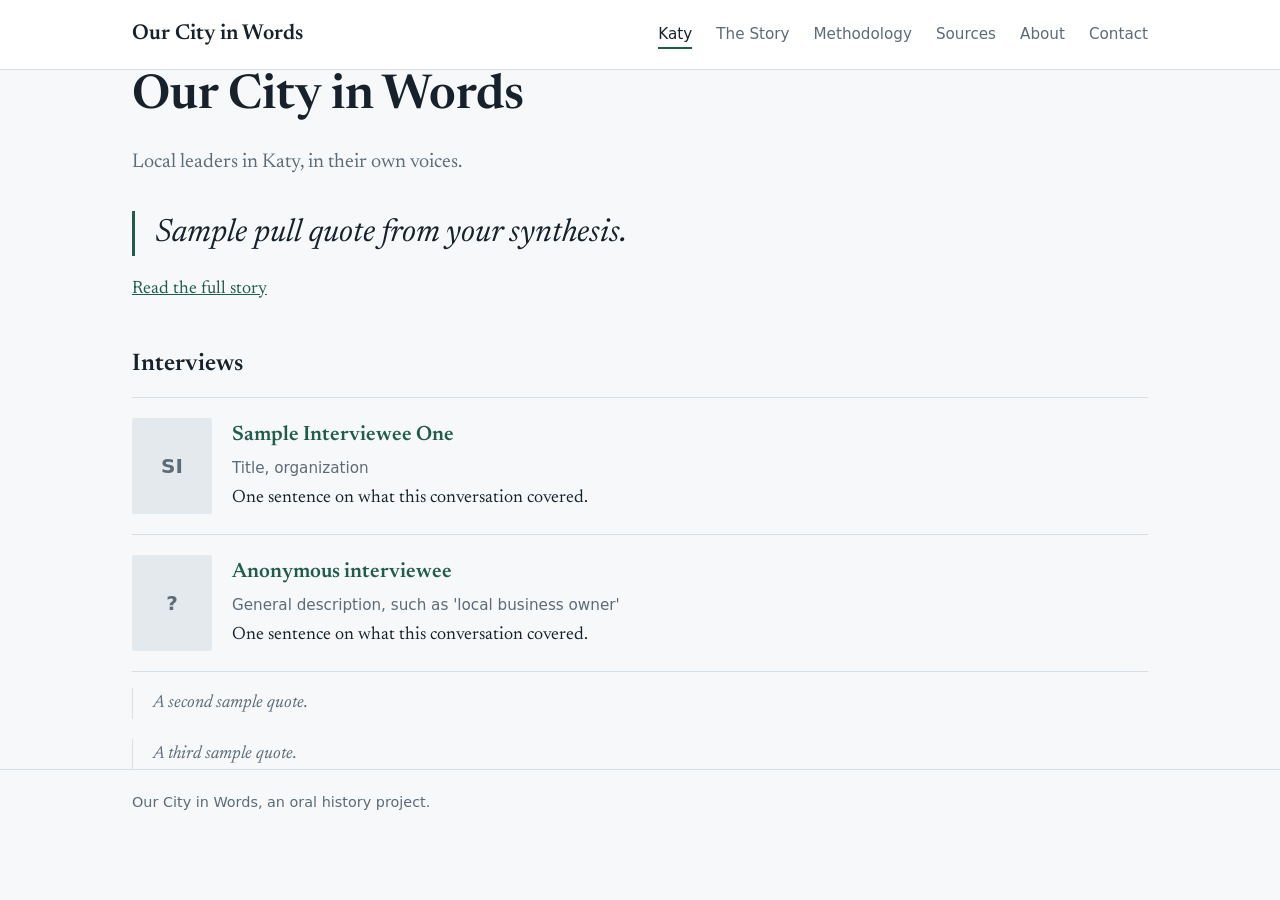
==== index.html @ c16889a7 "Add files via upload" ====
<!doctype html><html lang="en"><head><meta charset="utf-8"><meta name="viewport" content="width=device-width,initial-scale=1"><title>Katy | Our City in Words</title><meta name="description" content="Oral histories of local leaders in Katy, woven into one story of the city."><link rel="icon" href="media/favicon.svg" type="image/svg+xml"><meta property="og:type" content="website"><meta property="og:site_name" content="Our City in Words"><meta property="og:title" content="Katy | Our City in Words"><meta property="og:description" content="Oral histories of local leaders in Katy, woven into one story of the city."><meta property="og:url" content="https://YOUR-USERNAME.github.io/YOUR-REPO/"><meta property="og:image" content="https://YOUR-USERNAME.github.io/YOUR-REPO/media/share.png"><meta property="og:image:width" content="1200"><meta property="og:image:height" content="630"><meta property="og:image:alt" content="Our City in Words: local leaders in Katy, in their own voices."><meta name="twitter:card" content="summary_large_image"><link rel="preconnect" href="https://fonts.googleapis.com"><link rel="preconnect" href="https://fonts.gstatic.com" crossorigin><link href="https://fonts.googleapis.com/css2?family=Newsreader:ital,opsz,wght@0,6..72,400;0,6..72,600;1,6..72,400&display=swap" rel="stylesheet"><link rel="stylesheet" href="css/style.css"></head><body data-city="katy" data-city-name="Katy" data-page="home"><main id="app" class="wrap"><h1>Our City in Words</h1><p class="lede">Local leaders in Katy, in their own voices.</p><div id="quote"></div><h2>Interviews</h2><ul class="list" id="list"></ul><div class="more-quotes" id="more"></div><noscript><p>This site needs JavaScript to load its content.</p></noscript></main><script src="js/app.js"></script></body></html>
---- css/style.css ----
:root{--ink:#17212b;--muted:#5d6b78;--paper:#f6f8f9;--card:#fff;--rule:#d9e0e5;--accent:#1f5c4a;--sans:system-ui,-apple-system,"Segoe UI",sans-serif}
*{box-sizing:border-box}
body{margin:0;background:var(--paper);color:var(--ink);font:1.125rem/1.7 "Newsreader",Georgia,serif}
a{color:var(--accent)}
:focus-visible{outline:3px solid var(--accent);outline-offset:2px}
.wrap{max-width:66rem;margin:0 auto;padding:0 1.25rem}
.narrow{max-width:42rem}
.skip{position:absolute;left:-999px}.skip:focus{left:1rem;top:1rem;background:#fff;padding:.5rem}
header.site{background:var(--card);border-bottom:1px solid var(--rule)}
header.site .wrap{display:flex;flex-wrap:wrap;align-items:baseline;justify-content:space-between;gap:.5rem 2rem;padding-top:1rem;padding-bottom:1rem}
.brand{font-size:1.35rem;font-weight:600;color:var(--ink);text-decoration:none}
nav{display:flex;flex-wrap:wrap;gap:.25rem 1.5rem;font:.95rem var(--sans)}
nav a{color:var(--muted);text-decoration:none;padding:.25rem 0;border-bottom:2px solid transparent}
nav a:hover{color:var(--ink)}
nav a[aria-current=page]{color:var(--ink);border-color:var(--accent)}
main{padding-top:3rem;padding-bottom:4rem;min-height:60vh}
h1{font-size:clamp(2rem,5vw,3rem);line-height:1.15;margin:0 0 1rem;font-weight:600}
h2{font-size:1.5rem;margin:2.5rem 0 .75rem;font-weight:600}
.lede{color:var(--muted);font-size:1.25rem;max-width:42rem}
.meta{font:.95rem var(--sans);color:var(--muted);margin:0}
blockquote{margin:0}
.hero-quote{margin:2rem 0 1rem;padding-left:1.25rem;border-left:3px solid var(--accent);font-size:clamp(1.4rem,3.5vw,2rem);line-height:1.4;font-style:italic;max-width:46rem}
.more-quotes{display:grid;gap:1.25rem;margin-top:1rem}
.more-quotes blockquote{padding-left:1.25rem;border-left:1px solid var(--rule);font-style:italic;color:var(--muted)}
.list{list-style:none;margin:0;padding:0;border-top:1px solid var(--rule)}
.item{display:grid;grid-template-columns:5rem 1fr;gap:1.25rem;padding:1.25rem 0;border-bottom:1px solid var(--rule)}
.item p{margin:.35rem 0 0}
.item .t{font-size:1.3rem;font-weight:600;text-decoration:none}
.item .t:hover{text-decoration:underline}
.thumb{width:5rem;height:6rem;object-fit:cover;border-radius:2px;background:#e3e9ec}
.ph{display:grid;place-items:center;font:600 1.25rem var(--sans);color:var(--muted)}
.profile{display:grid;grid-template-columns:16rem 1fr;gap:2.5rem;margin-top:1.5rem}
.profile figure{margin:0;align-self:start;position:sticky;top:1rem}
.profile .thumb{width:100%;height:auto;aspect-ratio:4/5;font-size:3rem}
audio{width:100%;margin:1.25rem 0 0}
.tx .q{font:600 .95rem/1.5 var(--sans);color:var(--accent);margin:1.75rem 0 .25rem}
.tx p{margin:0;max-width:40rem}
.story p{max-width:40rem}
label{display:block;font:600 .95rem var(--sans);margin:1.25rem 0 .35rem}
input,textarea{width:100%;font:1rem var(--sans);padding:.7rem .8rem;border:1px solid var(--rule);border-radius:4px;background:var(--card);color:var(--ink)}
button{margin-top:1.25rem;font:600 1rem var(--sans);padding:.75rem 1.5rem;border:0;border-radius:4px;background:var(--accent);color:#fff;cursor:pointer}
button:hover{background:#174a3b}
footer.site{border-top:1px solid var(--rule);padding:1.5rem 0;font:.9rem var(--sans);color:var(--muted)}
@media (max-width:640px){.profile{grid-template-columns:1fr;gap:1.5rem}.profile figure{position:static;max-width:12rem}.item{grid-template-columns:4rem 1fr;gap:1rem}.thumb{width:4rem;height:5rem}}
.tx{margin-bottom:1rem}
.info{margin-top:3rem;padding-top:1rem;border-top:1px solid var(--rule)}
.info h3{font:600 1.05rem var(--sans);margin:1.5rem 0 .5rem}
.facts{display:grid;grid-template-columns:max-content 1fr;gap:.35rem 1.5rem;margin:0;font:1rem var(--sans)}
.facts dt{color:var(--muted)}.facts dd{margin:0}
.info p{max-width:40rem}
.src{padding:1.1rem 0;border-bottom:1px solid var(--rule)}
.src p{margin:.25rem 0 0}
.src .t{font-size:1.2rem;font-weight:600}
.plain{max-width:42rem}
@media (max-width:480px){.facts{grid-template-columns:1fr;gap:0}.facts dd{margin-bottom:.6rem}}
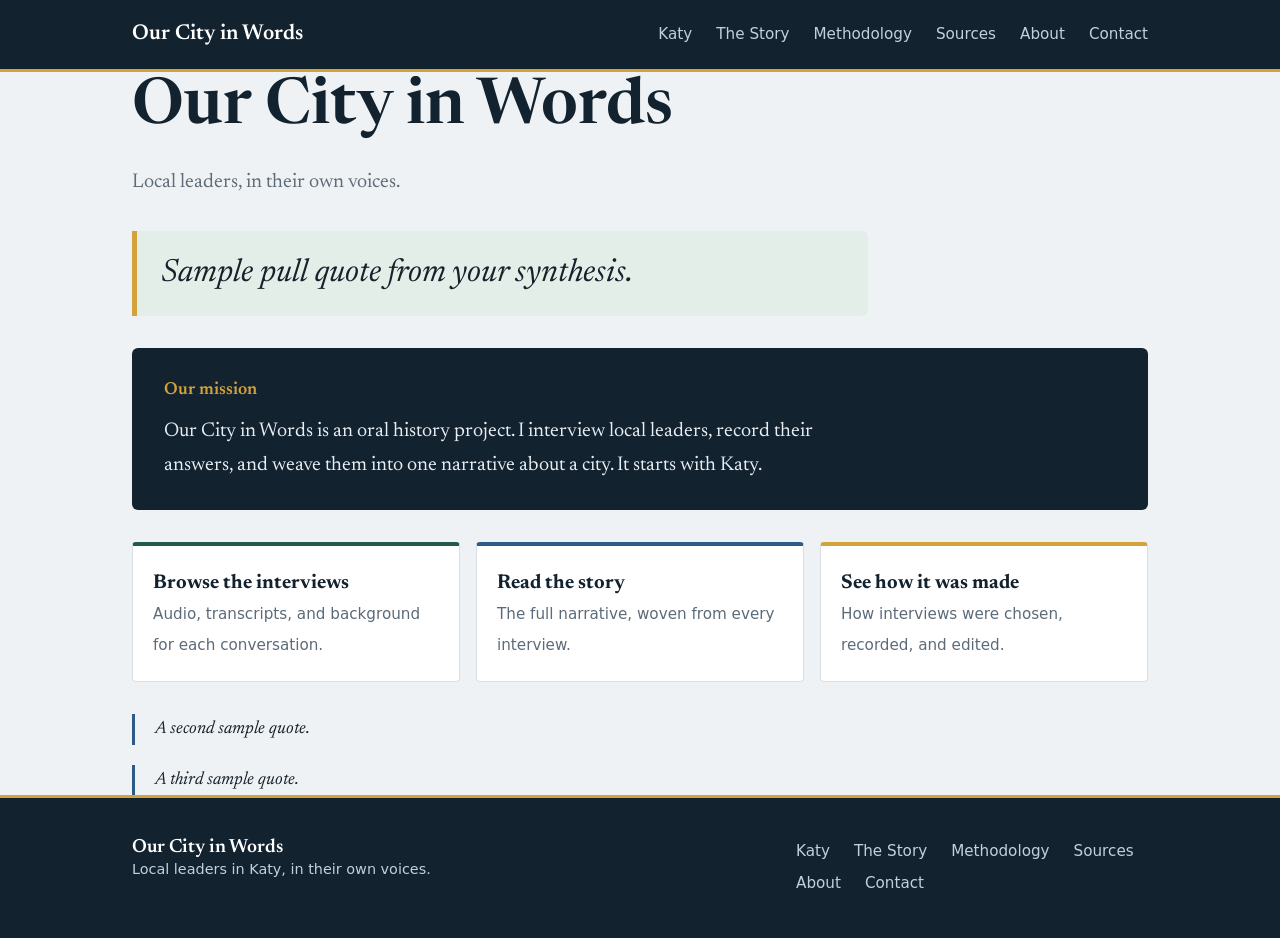
==== commit 4bbb7020: "1" ====
--- a/index.html
+++ b/index.html
@@ -1 +1,51 @@
-<!doctype html><html lang="en"><head><meta charset="utf-8"><meta name="viewport" content="width=device-width,initial-scale=1"><title>Katy | Our City in Words</title><meta name="description" content="Oral histories of local leaders in Katy, woven into one story of the city."><link rel="icon" href="media/favicon.svg" type="image/svg+xml"><meta property="og:type" content="website"><meta property="og:site_name" content="Our City in Words"><meta property="og:title" content="Katy | Our City in Words"><meta property="og:description" content="Oral histories of local leaders in Katy, woven into one story of the city."><meta property="og:url" content="https://YOUR-USERNAME.github.io/YOUR-REPO/"><meta property="og:image" content="https://YOUR-USERNAME.github.io/YOUR-REPO/media/share.png"><meta property="og:image:width" content="1200"><meta property="og:image:height" content="630"><meta property="og:image:alt" content="Our City in Words: local leaders in Katy, in their own voices."><meta name="twitter:card" content="summary_large_image"><link rel="preconnect" href="https://fonts.googleapis.com"><link rel="preconnect" href="https://fonts.gstatic.com" crossorigin><link href="https://fonts.googleapis.com/css2?family=Newsreader:ital,opsz,wght@0,6..72,400;0,6..72,600;1,6..72,400&display=swap" rel="stylesheet"><link rel="stylesheet" href="css/style.css"></head><body data-city="katy" data-city-name="Katy" data-page="home"><main id="app" class="wrap"><h1>Our City in Words</h1><p class="lede">Local leaders in Katy, in their own voices.</p><div id="quote"></div><h2>Interviews</h2><ul class="list" id="list"></ul><div class="more-quotes" id="more"></div><noscript><p>This site needs JavaScript to load its content.</p></noscript></main><script src="js/app.js"></script></body></html>+<!doctype html>
+<html lang="en">
+
+<head>
+    <meta charset="utf-8">
+    <meta name="viewport" content="width=device-width,initial-scale=1">
+    <title>Our City in Words</title>
+    <meta name="description" content="Oral histories of local leaders, woven into one story of their city.">
+    <link rel="icon" href="media/favicon.svg" type="image/svg+xml">
+    <meta property="og:type" content="website">
+    <meta property="og:site_name" content="Our City in Words">
+    <meta property="og:title" content="Our City in Words">
+    <meta property="og:description"
+        content="Oral histories of local leaders in Katy, woven into one story of the city.">
+    <meta property="og:url" content="https://n1colas29.github.io/our-city-in-words/">
+    <meta property="og:image" content="https://n1colas29.github.io/our-city-in-words/media/share.png">
+    <meta property="og:image:width" content="1200">
+    <meta property="og:image:height" content="630">
+    <meta property="og:image:alt" content="Our City in Words: local leaders, in their own voices.">
+    <meta name="twitter:card" content="summary_large_image">
+    <link rel="preconnect" href="https://fonts.googleapis.com">
+    <link rel="preconnect" href="https://fonts.gstatic.com" crossorigin>
+    <link
+        href="https://fonts.googleapis.com/css2?family=Newsreader:ital,opsz,wght@0,6..72,400;0,6..72,600;1,6..72,400&display=swap"
+        rel="stylesheet">
+    <link rel="stylesheet" href="css/style.css">
+</head>
+
+<body data-city="katy" data-city-name="Katy" data-page="home">
+    <main id="app" class="wrap">
+        <div class="intro">
+            <h1>Our City in Words</h1>
+            <p class="lede">Local leaders, in their own voices.</p>
+        </div>
+        <div id="quote"></div>
+        <section class="mission" aria-labelledby="mi">
+            <h2 id="mi">Our mission</h2>
+            <p>Our City in Words is an oral history project. I interview local leaders, record their answers, and weave
+                them into one narrative about a city. It starts with Katy.</p>
+        </section>
+        <div class="cards"><a class="card" href="katy.html"><strong>Browse the interviews</strong><span>Audio,
+                    transcripts, and background for each conversation.</span></a><a class="card"
+                href="story.html"><strong>Read the story</strong><span>The full narrative, woven from every
+                    interview.</span></a><a class="card" href="methodology.html"><strong>See how it was
+                    made</strong><span>How interviews were chosen, recorded, and edited.</span></a></div>
+        <div class="more-quotes" id="more"></div>
+    </main>
+    <script src="js/app.js"></script>
+</body>
+
+</html>
--- a/css/style.css
+++ b/css/style.css
@@ -1,55 +1,638 @@
-:root{--ink:#17212b;--muted:#5d6b78;--paper:#f6f8f9;--card:#fff;--rule:#d9e0e5;--accent:#1f5c4a;--sans:system-ui,-apple-system,"Segoe UI",sans-serif}
-*{box-sizing:border-box}
-body{margin:0;background:var(--paper);color:var(--ink);font:1.125rem/1.7 "Newsreader",Georgia,serif}
-a{color:var(--accent)}
-:focus-visible{outline:3px solid var(--accent);outline-offset:2px}
-.wrap{max-width:66rem;margin:0 auto;padding:0 1.25rem}
-.narrow{max-width:42rem}
-.skip{position:absolute;left:-999px}.skip:focus{left:1rem;top:1rem;background:#fff;padding:.5rem}
-header.site{background:var(--card);border-bottom:1px solid var(--rule)}
-header.site .wrap{display:flex;flex-wrap:wrap;align-items:baseline;justify-content:space-between;gap:.5rem 2rem;padding-top:1rem;padding-bottom:1rem}
-.brand{font-size:1.35rem;font-weight:600;color:var(--ink);text-decoration:none}
-nav{display:flex;flex-wrap:wrap;gap:.25rem 1.5rem;font:.95rem var(--sans)}
-nav a{color:var(--muted);text-decoration:none;padding:.25rem 0;border-bottom:2px solid transparent}
-nav a:hover{color:var(--ink)}
-nav a[aria-current=page]{color:var(--ink);border-color:var(--accent)}
-main{padding-top:3rem;padding-bottom:4rem;min-height:60vh}
-h1{font-size:clamp(2rem,5vw,3rem);line-height:1.15;margin:0 0 1rem;font-weight:600}
-h2{font-size:1.5rem;margin:2.5rem 0 .75rem;font-weight:600}
-.lede{color:var(--muted);font-size:1.25rem;max-width:42rem}
-.meta{font:.95rem var(--sans);color:var(--muted);margin:0}
-blockquote{margin:0}
-.hero-quote{margin:2rem 0 1rem;padding-left:1.25rem;border-left:3px solid var(--accent);font-size:clamp(1.4rem,3.5vw,2rem);line-height:1.4;font-style:italic;max-width:46rem}
-.more-quotes{display:grid;gap:1.25rem;margin-top:1rem}
-.more-quotes blockquote{padding-left:1.25rem;border-left:1px solid var(--rule);font-style:italic;color:var(--muted)}
-.list{list-style:none;margin:0;padding:0;border-top:1px solid var(--rule)}
-.item{display:grid;grid-template-columns:5rem 1fr;gap:1.25rem;padding:1.25rem 0;border-bottom:1px solid var(--rule)}
-.item p{margin:.35rem 0 0}
-.item .t{font-size:1.3rem;font-weight:600;text-decoration:none}
-.item .t:hover{text-decoration:underline}
-.thumb{width:5rem;height:6rem;object-fit:cover;border-radius:2px;background:#e3e9ec}
-.ph{display:grid;place-items:center;font:600 1.25rem var(--sans);color:var(--muted)}
-.profile{display:grid;grid-template-columns:16rem 1fr;gap:2.5rem;margin-top:1.5rem}
-.profile figure{margin:0;align-self:start;position:sticky;top:1rem}
-.profile .thumb{width:100%;height:auto;aspect-ratio:4/5;font-size:3rem}
-audio{width:100%;margin:1.25rem 0 0}
-.tx .q{font:600 .95rem/1.5 var(--sans);color:var(--accent);margin:1.75rem 0 .25rem}
-.tx p{margin:0;max-width:40rem}
-.story p{max-width:40rem}
-label{display:block;font:600 .95rem var(--sans);margin:1.25rem 0 .35rem}
-input,textarea{width:100%;font:1rem var(--sans);padding:.7rem .8rem;border:1px solid var(--rule);border-radius:4px;background:var(--card);color:var(--ink)}
-button{margin-top:1.25rem;font:600 1rem var(--sans);padding:.75rem 1.5rem;border:0;border-radius:4px;background:var(--accent);color:#fff;cursor:pointer}
-button:hover{background:#174a3b}
-footer.site{border-top:1px solid var(--rule);padding:1.5rem 0;font:.9rem var(--sans);color:var(--muted)}
-@media (max-width:640px){.profile{grid-template-columns:1fr;gap:1.5rem}.profile figure{position:static;max-width:12rem}.item{grid-template-columns:4rem 1fr;gap:1rem}.thumb{width:4rem;height:5rem}}
-.tx{margin-bottom:1rem}
-.info{margin-top:3rem;padding-top:1rem;border-top:1px solid var(--rule)}
-.info h3{font:600 1.05rem var(--sans);margin:1.5rem 0 .5rem}
-.facts{display:grid;grid-template-columns:max-content 1fr;gap:.35rem 1.5rem;margin:0;font:1rem var(--sans)}
-.facts dt{color:var(--muted)}.facts dd{margin:0}
-.info p{max-width:40rem}
-.src{padding:1.1rem 0;border-bottom:1px solid var(--rule)}
-.src p{margin:.25rem 0 0}
-.src .t{font-size:1.2rem;font-weight:600}
-.plain{max-width:42rem}
-@media (max-width:480px){.facts{grid-template-columns:1fr;gap:0}.facts dd{margin-bottom:.6rem}}
+:root {
+    --ink: #17212b;
+    --muted: #5d6b78;
+    --paper: #f6f8f9;
+    --card: #fff;
+    --rule: #d9e0e5;
+    --accent: #1f5c4a;
+    --sans: system-ui, -apple-system, "Segoe UI", sans-serif
+}
+
+* {
+    box-sizing: border-box
+}
+
+body {
+    margin: 0;
+    background: var(--paper);
+    color: var(--ink);
+    font: 1.125rem/1.7 "Newsreader", Georgia, serif
+}
+
+a {
+    color: var(--accent)
+}
+
+:focus-visible {
+    outline: 3px solid var(--accent);
+    outline-offset: 2px
+}
+
+.wrap {
+    max-width: 66rem;
+    margin: 0 auto;
+    padding: 0 1.25rem
+}
+
+.narrow {
+    max-width: 42rem
+}
+
+.skip {
+    position: absolute;
+    left: -999px
+}
+
+.skip:focus {
+    left: 1rem;
+    top: 1rem;
+    background: #fff;
+    padding: .5rem
+}
+
+header.site {
+    background: var(--card);
+    border-bottom: 1px solid var(--rule)
+}
+
+header.site .wrap {
+    display: flex;
+    flex-wrap: wrap;
+    align-items: baseline;
+    justify-content: space-between;
+    gap: .5rem 2rem;
+    padding-top: 1rem;
+    padding-bottom: 1rem
+}
+
+.brand {
+    font-size: 1.35rem;
+    font-weight: 600;
+    color: var(--ink);
+    text-decoration: none
+}
+
+nav {
+    display: flex;
+    flex-wrap: wrap;
+    gap: .25rem 1.5rem;
+    font: .95rem var(--sans)
+}
+
+nav a {
+    color: var(--muted);
+    text-decoration: none;
+    padding: .25rem 0;
+    border-bottom: 2px solid transparent
+}
+
+nav a:hover {
+    color: var(--ink)
+}
+
+nav a[aria-current=page] {
+    color: var(--ink);
+    border-color: var(--accent)
+}
+
+main {
+    padding-top: 3rem;
+    padding-bottom: 4rem;
+    min-height: 60vh
+}
+
+h1 {
+    font-size: clamp(2rem, 5vw, 3rem);
+    line-height: 1.15;
+    margin: 0 0 1rem;
+    font-weight: 600
+}
+
+h2 {
+    font-size: 1.5rem;
+    margin: 2.5rem 0 .75rem;
+    font-weight: 600
+}
+
+.lede {
+    color: var(--muted);
+    font-size: 1.25rem;
+    max-width: 42rem
+}
+
+.meta {
+    font: .95rem var(--sans);
+    color: var(--muted);
+    margin: 0
+}
+
+blockquote {
+    margin: 0
+}
+
+.hero-quote {
+    margin: 2rem 0 1rem;
+    padding-left: 1.25rem;
+    border-left: 3px solid var(--accent);
+    font-size: clamp(1.4rem, 3.5vw, 2rem);
+    line-height: 1.4;
+    font-style: italic;
+    max-width: 46rem
+}
+
+.more-quotes {
+    display: grid;
+    gap: 1.25rem;
+    margin-top: 1rem
+}
+
+.more-quotes blockquote {
+    padding-left: 1.25rem;
+    border-left: 1px solid var(--rule);
+    font-style: italic;
+    color: var(--muted)
+}
+
+.list {
+    list-style: none;
+    margin: 0;
+    padding: 0;
+    border-top: 1px solid var(--rule)
+}
+
+.item {
+    display: grid;
+    grid-template-columns: 5rem 1fr;
+    gap: 1.25rem;
+    padding: 1.25rem 0;
+    border-bottom: 1px solid var(--rule)
+}
+
+.item p {
+    margin: .35rem 0 0
+}
+
+.item .t {
+    font-size: 1.3rem;
+    font-weight: 600;
+    text-decoration: none
+}
+
+.item .t:hover {
+    text-decoration: underline
+}
+
+.thumb {
+    width: 5rem;
+    height: 6rem;
+    object-fit: cover;
+    border-radius: 2px;
+    background: #e3e9ec
+}
+
+.ph {
+    display: grid;
+    place-items: center;
+    font: 600 1.25rem var(--sans);
+    color: var(--muted)
+}
+
+.profile {
+    display: grid;
+    grid-template-columns: 16rem 1fr;
+    gap: 2.5rem;
+    margin-top: 1.5rem
+}
+
+.profile figure {
+    margin: 0;
+    align-self: start;
+    position: sticky;
+    top: 1rem
+}
+
+.profile .thumb {
+    width: 100%;
+    height: auto;
+    aspect-ratio: 4/5;
+    font-size: 3rem
+}
+
+audio {
+    width: 100%;
+    margin: 1.25rem 0 0
+}
+
+.tx .q {
+    font: 600 .95rem/1.5 var(--sans);
+    color: var(--accent);
+    margin: 1.75rem 0 .25rem
+}
+
+.tx p {
+    margin: 0;
+    max-width: 40rem
+}
+
+.story p {
+    max-width: 40rem
+}
+
+label {
+    display: block;
+    font: 600 .95rem var(--sans);
+    margin: 1.25rem 0 .35rem
+}
+
+input,
+textarea {
+    width: 100%;
+    font: 1rem var(--sans);
+    padding: .7rem .8rem;
+    border: 1px solid var(--rule);
+    border-radius: 4px;
+    background: var(--card);
+    color: var(--ink)
+}
+
+button {
+    margin-top: 1.25rem;
+    font: 600 1rem var(--sans);
+    padding: .75rem 1.5rem;
+    border: 0;
+    border-radius: 4px;
+    background: var(--accent);
+    color: #fff;
+    cursor: pointer
+}
+
+button:hover {
+    background: #174a3b
+}
+
+footer.site {
+    border-top: 1px solid var(--rule);
+    padding: 1.5rem 0;
+    font: .9rem var(--sans);
+    color: var(--muted)
+}
+
+@media (max-width:640px) {
+    .profile {
+        grid-template-columns: 1fr;
+        gap: 1.5rem
+    }
+
+    .profile figure {
+        position: static;
+        max-width: 12rem
+    }
+
+    .item {
+        grid-template-columns: 4rem 1fr;
+        gap: 1rem
+    }
+
+    .thumb {
+        width: 4rem;
+        height: 5rem
+    }
+}
+
+.tx {
+    margin-bottom: 1rem
+}
+
+.info {
+    margin-top: 3rem;
+    padding-top: 1rem;
+    border-top: 1px solid var(--rule)
+}
+
+.info h3 {
+    font: 600 1.05rem var(--sans);
+    margin: 1.5rem 0 .5rem
+}
+
+.facts {
+    display: grid;
+    grid-template-columns: max-content 1fr;
+    gap: .35rem 1.5rem;
+    margin: 0;
+    font: 1rem var(--sans)
+}
+
+.facts dt {
+    color: var(--muted)
+}
+
+.facts dd {
+    margin: 0
+}
+
+.info p {
+    max-width: 40rem
+}
+
+.src {
+    padding: 1.1rem 0;
+    border-bottom: 1px solid var(--rule)
+}
+
+.src p {
+    margin: .25rem 0 0
+}
+
+.src .t {
+    font-size: 1.2rem;
+    font-weight: 600
+}
+
+.plain {
+    max-width: 42rem
+}
+
+@media (max-width:480px) {
+    .facts {
+        grid-template-columns: 1fr;
+        gap: 0
+    }
+
+    .facts dd {
+        margin-bottom: .6rem
+    }
+}
+
+:root {
+    --navy: #12222f;
+    --gold: #d4a23a;
+    --sage: #e4eee8;
+    --blue: #2d5a87
+}
+
+body {
+    background: #eef2f4
+}
+
+a {
+    color: var(--blue)
+}
+
+header.site {
+    background: var(--navy);
+    border-bottom: 3px solid var(--gold)
+}
+
+.brand {
+    color: #fff
+}
+
+nav a {
+    color: #c3d0db
+}
+
+nav a:hover {
+    color: #fff
+}
+
+nav a[aria-current=page] {
+    color: #fff;
+    border-color: var(--gold)
+}
+
+h1 {
+    color: var(--navy)
+}
+
+h2 {
+    color: var(--accent)
+}
+
+.hero-quote {
+    background: var(--sage);
+    border-left: 5px solid var(--gold);
+    padding: 1.25rem 1.5rem;
+    border-radius: 0 6px 6px 0
+}
+
+.more-quotes blockquote {
+    border-left: 3px solid var(--blue);
+    color: var(--ink)
+}
+
+.list {
+    border-top: 0
+}
+
+.item {
+    background: var(--card);
+    border: 1px solid var(--rule);
+    border-left: 4px solid var(--accent);
+    border-radius: 4px;
+    padding: 1.25rem;
+    margin-top: 1rem
+}
+
+.item:nth-child(even) {
+    border-left-color: var(--blue)
+}
+
+.item:nth-child(3n) {
+    border-left-color: var(--gold)
+}
+
+.thumb {
+    background: var(--sage)
+}
+
+.info {
+    background: var(--card);
+    border: 1px solid var(--rule);
+    border-top: 4px solid var(--gold);
+    border-radius: 4px;
+    padding: 1rem 1.5rem 1.5rem
+}
+
+button {
+    background: var(--navy)
+}
+
+button:hover {
+    background: var(--accent)
+}
+
+footer.site {
+    background: var(--navy);
+    color: #c3d0db;
+    border-top: 3px solid var(--gold);
+    padding: 2.5rem 0
+}
+
+.foot {
+    display: flex;
+    flex-wrap: wrap;
+    justify-content: space-between;
+    gap: 1.5rem 3rem
+}
+
+.foot p {
+    margin: 0
+}
+
+.foot .fb {
+    font: 600 1.2rem "Newsreader", Georgia, serif;
+    color: #fff;
+    margin-bottom: .25rem
+}
+
+footer.site nav {
+    max-width: 22rem
+}
+
+footer.site nav a {
+    color: #c3d0db
+}
+
+footer.site nav a:hover {
+    color: #fff
+}
+
+.intro h1 {
+    font-size: clamp(2.4rem, 7vw, 4rem)
+}
+
+.mission {
+    background: var(--navy);
+    color: #e8eef3;
+    border-radius: 6px;
+    padding: 1.75rem 2rem;
+    margin: 2rem 0
+}
+
+.mission h2 {
+    color: var(--gold);
+    margin: 0 0 .5rem;
+    font-size: 1.1rem
+}
+
+.mission p {
+    margin: 0;
+    font-size: 1.25rem;
+    max-width: 42rem
+}
+
+.cards {
+    display: grid;
+    grid-template-columns: repeat(auto-fit, minmax(15rem, 1fr));
+    gap: 1rem;
+    margin: 2rem 0
+}
+
+.card {
+    display: block;
+    background: var(--card);
+    border: 1px solid var(--rule);
+    border-top: 4px solid var(--accent);
+    border-radius: 4px;
+    padding: 1.25rem;
+    text-decoration: none;
+    color: var(--ink)
+}
+
+.card:nth-child(2) {
+    border-top-color: var(--blue)
+}
+
+.card:nth-child(3) {
+    border-top-color: var(--gold)
+}
+
+.card strong {
+    display: block;
+    font-size: 1.25rem;
+    color: var(--navy)
+}
+
+.card span {
+    font: .95rem var(--sans);
+    color: var(--muted)
+}
+
+.card:hover strong {
+    text-decoration: underline
+}
+
+html {
+    -webkit-text-size-adjust: 100%
+}
+
+body {
+    overflow-wrap: break-word
+}
+
+@media (max-width:640px) {
+    header.site .wrap {
+        flex-direction: column;
+        align-items: stretch;
+        gap: .75rem;
+        padding-top: .9rem;
+        padding-bottom: .75rem
+    }
+
+    .brand {
+        text-align: center;
+        font-size: 1.4rem
+    }
+
+    header.site nav {
+        display: grid;
+        grid-template-columns: repeat(3, 1fr);
+        gap: .25rem;
+        text-align: center
+    }
+
+    header.site nav a {
+        padding: .65rem .25rem
+    }
+
+    main {
+        padding-top: 2rem;
+        padding-bottom: 3rem
+    }
+
+    .intro h1 {
+        font-size: 2.2rem
+    }
+
+    .mission {
+        padding: 1.25rem
+    }
+
+    .mission p {
+        font-size: 1.1rem
+    }
+
+    .hero-quote {
+        padding: 1rem 1.1rem
+    }
+
+    .foot {
+        flex-direction: column;
+        gap: 1.25rem
+    }
+
+    footer.site nav {
+        display: grid;
+        grid-template-columns: repeat(2, 1fr);
+        gap: .1rem 1rem;
+        max-width: none
+    }
+
+    footer.site nav a {
+        padding: .5rem 0
+    }
+
+    button {
+        width: 100%
+    }
+}
